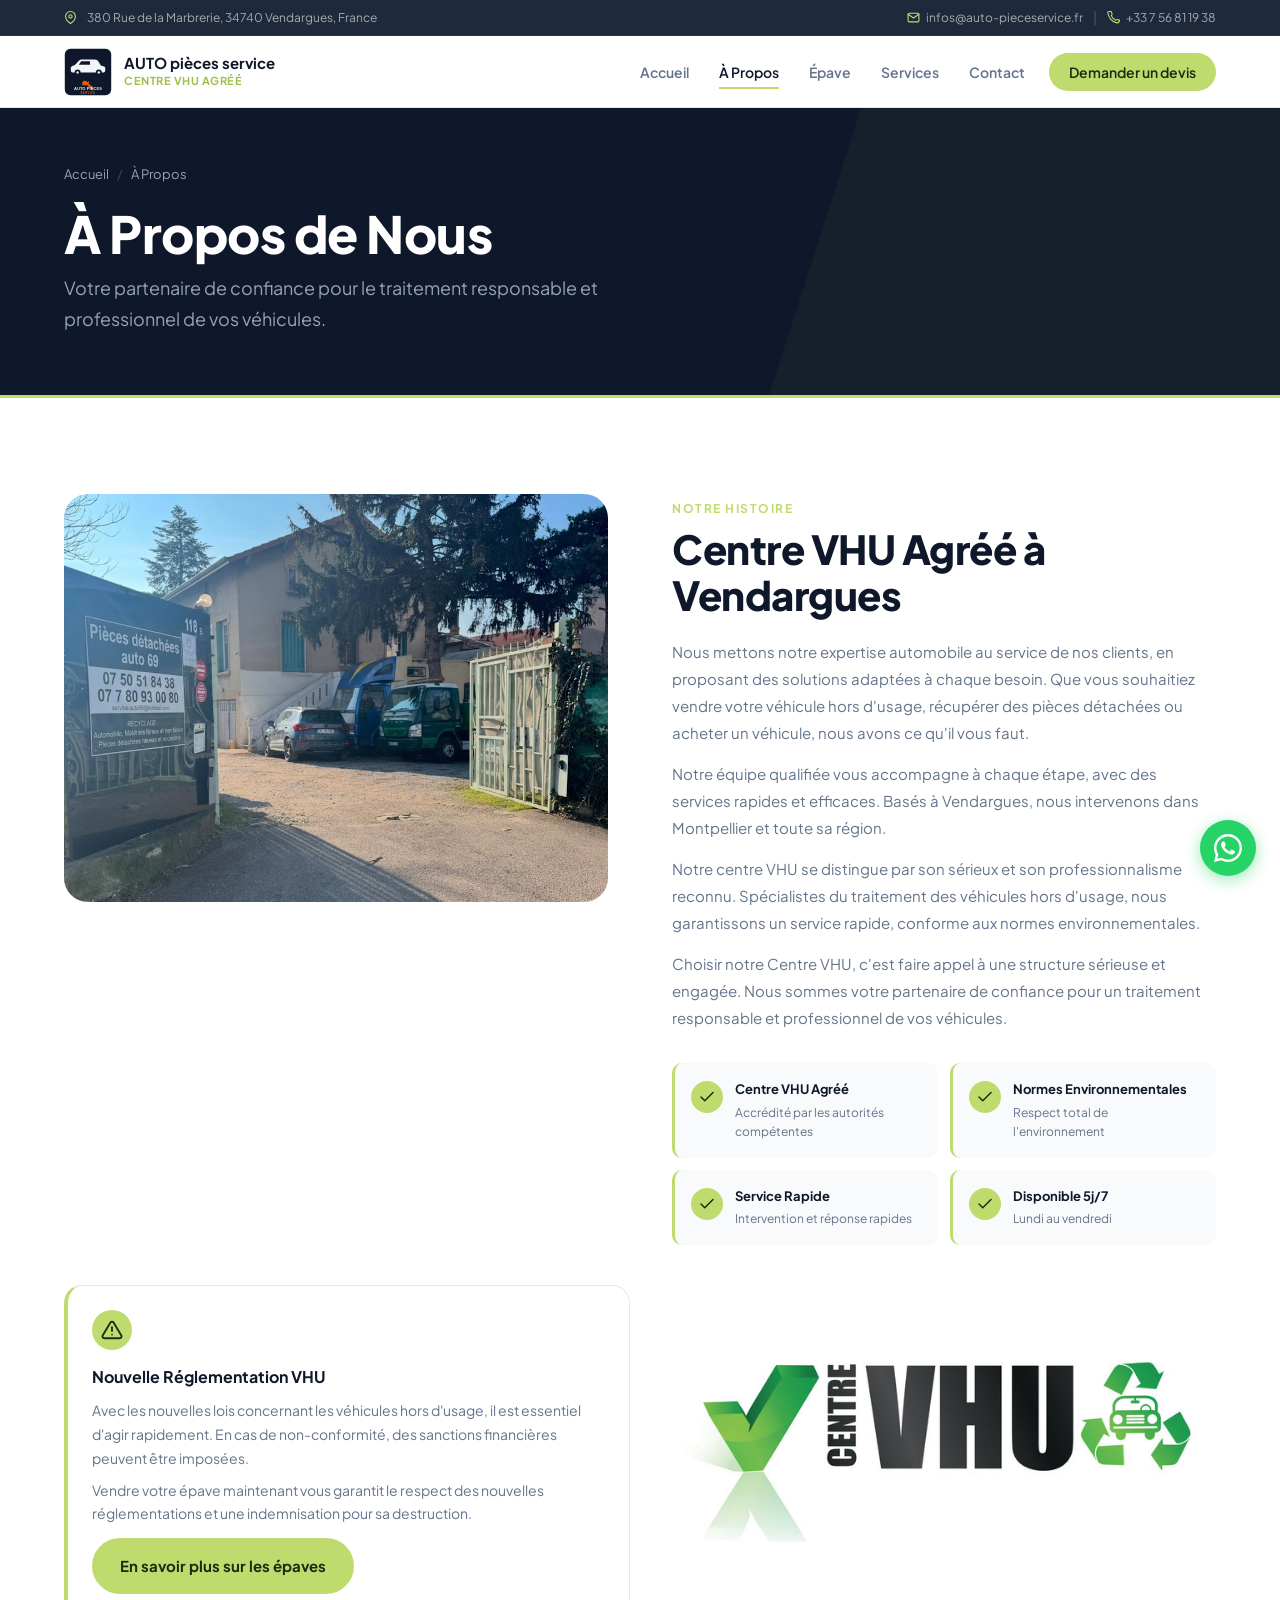
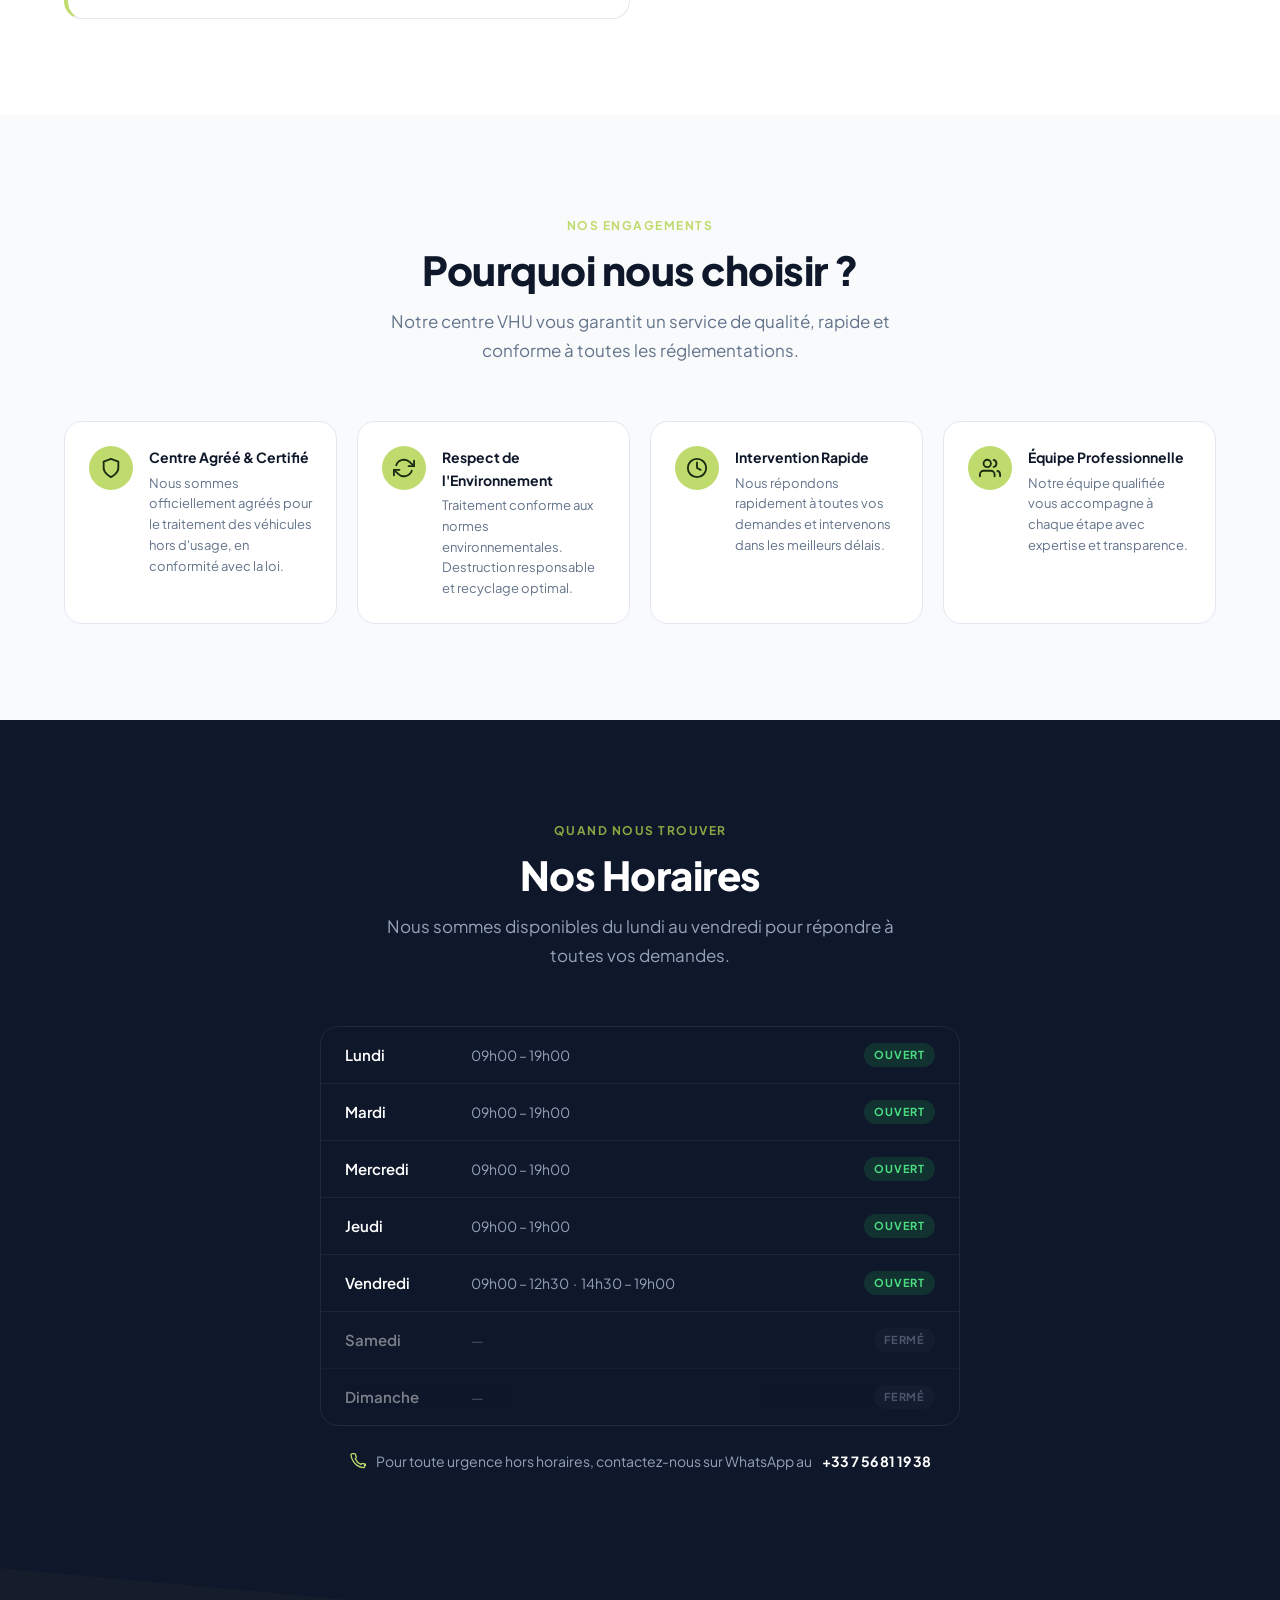
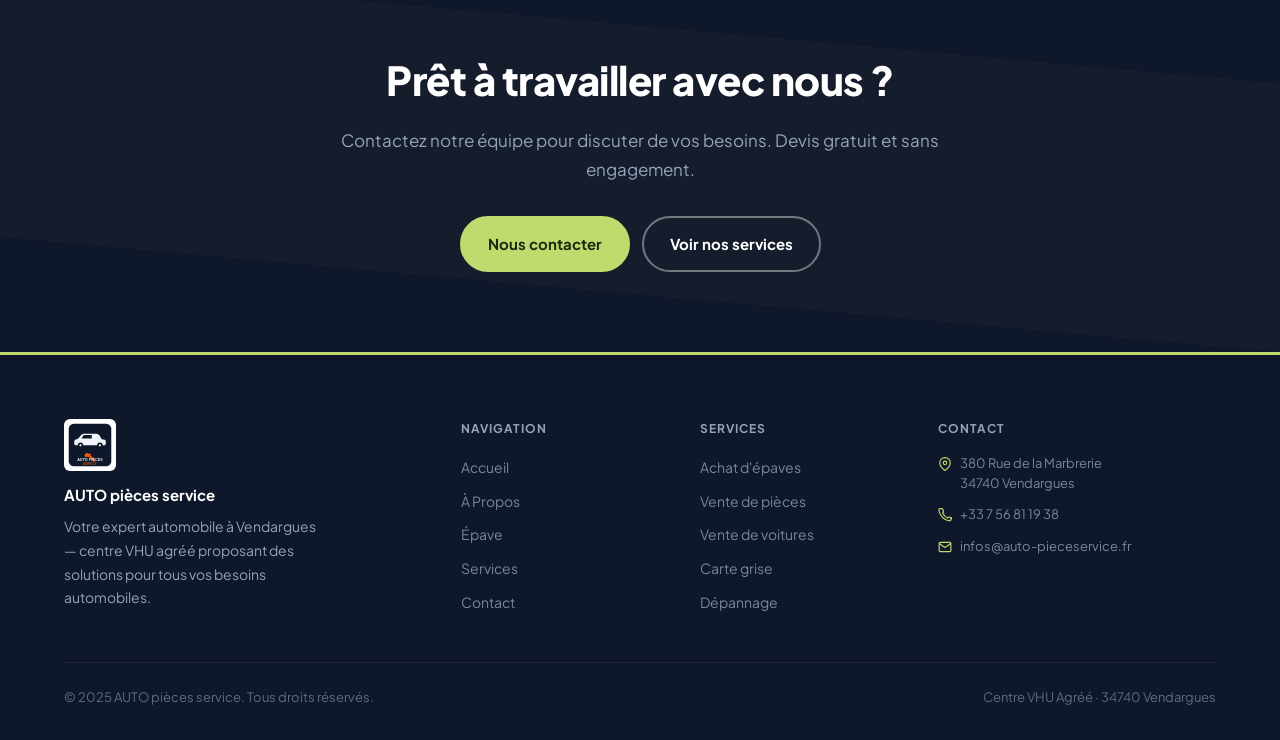
==== apropos.html @ 9c3c3b06 "Initial commit — site AUTO pièces service" ====
<!DOCTYPE html>
<html lang="fr">
<head>
  <meta charset="UTF-8">
  <link rel="icon" href="assets/logo.svg" type="image/png">
  <meta name="viewport" content="width=device-width, initial-scale=1.0">
  <meta name="description" content="À Propos — AUTO pièces service. Centre VHU agréé à Vendargues, spécialiste du traitement de véhicules hors d'usage à Vendargues.">
  <title>À Propos — AUTO pièces service</title>
  <link rel="preconnect" href="https://fonts.googleapis.com">
  <link rel="preconnect" href="https://fonts.gstatic.com" crossorigin>
  <link href="https://fonts.googleapis.com/css2?family=Plus+Jakarta+Sans:wght@400;500;600;700;800&display=swap" rel="stylesheet">
  <link rel="stylesheet" href="css/style.css">
</head>
<body>

  <!-- TOPBAR -->
  <div class="topbar">
    <div class="container">
      <div class="topbar__inner">
        <div class="topbar__left">
          <svg width="13" height="13" viewBox="0 0 24 24" fill="none" stroke="currentColor" stroke-width="2" stroke-linecap="round" stroke-linejoin="round"><path d="M21 10c0 7-9 13-9 13s-9-6-9-13a9 9 0 0 1 18 0z"/><circle cx="12" cy="10" r="3"/></svg>
          <span>380 Rue de la Marbrerie, 34740 Vendargues, France</span>
        </div>
        <div class="topbar__right">
          <a href="mailto:infos@auto-pieceservice.fr">
            <svg width="13" height="13" viewBox="0 0 24 24" fill="none" stroke="currentColor" stroke-width="2" stroke-linecap="round" stroke-linejoin="round"><path d="M4 4h16c1.1 0 2 .9 2 2v12c0 1.1-.9 2-2 2H4c-1.1 0-2-.9-2-2V6c0-1.1.9-2 2-2z"/><polyline points="22,6 12,13 2,6"/></svg>
            infos@auto-pieceservice.fr
          </a>
          <span class="topbar__sep">|</span>
          <a href="tel:+33756811938">
            <svg width="13" height="13" viewBox="0 0 24 24" fill="none" stroke="currentColor" stroke-width="2" stroke-linecap="round" stroke-linejoin="round"><path d="M22 16.92v3a2 2 0 0 1-2.18 2 19.79 19.79 0 0 1-8.63-3.07A19.5 19.5 0 0 1 4.64 12a19.79 19.79 0 0 1-3.07-8.67A2 2 0 0 1 3.55 1h3a2 2 0 0 1 2 1.72c.127.96.361 1.903.7 2.81a2 2 0 0 1-.45 2.11L7.91 8.59a16 16 0 0 0 8.5 8.5l.96-.87a2 2 0 0 1 2.11-.45c.907.339 1.85.573 2.81.7A2 2 0 0 1 24 18.54z"/></svg>
            +33 7 56 81 19 38
          </a>
        </div>
      </div>
    </div>
  </div>

  <!-- HEADER -->
  <header class="header" id="header">
    <div class="container">
      <div class="header__inner">
        <a href="/" class="header__logo">
          <img src="assets/logo.svg" alt="AUTO pièces service" class="logo__img">
          <div class="logo__info">
            <span class="logo__name">AUTO pièces service</span>
            <span class="logo__sub">Centre VHU Agréé</span>
          </div>
        </a>
        <nav class="nav" id="nav" aria-label="Navigation principale">
          <a href="/"    class="nav__link">Accueil</a>
          <a href="/apropos"  class="nav__link active">À Propos</a>
          <a href="/epave"    class="nav__link">Épave</a>
          <a href="/services" class="nav__link">Services</a>
          <a href="/contact"  class="nav__link">Contact</a>
          <button class="nav__link nav__cta" data-open-modal>Demander un devis</button>
        </nav>
        <button class="burger" id="burger" aria-label="Ouvrir le menu" aria-expanded="false">
          <span></span><span></span><span></span>
        </button>
      </div>
    </div>
  </header>

  <main>

    <!-- PAGE BANNER -->
    <section class="page-banner">
      <div class="container">
        <div class="page-banner__inner">
          <div class="breadcrumb">
            <a href="/">Accueil</a>
            <span class="breadcrumb__sep">/</span>
            <span>À Propos</span>
          </div>
          <h1>À Propos de Nous</h1>
          <p>Votre partenaire de confiance pour le traitement responsable et professionnel de vos véhicules.</p>
        </div>
      </div>
    </section>

    <!-- QUI SOMMES-NOUS -->
    <section class="section section--white">
      <div class="container">
        <div class="apropos__layout">
          <!-- Photo équipe / garage -->
          <div class="about-photo-wrap">
            <img src="assets/about-photo.jpg" loading="lazy" alt="Notre équipe — AUTO pièces service">
          </div>
          <div class="apropos__text">
            <div class="section-label">Notre histoire</div>
            <h2 class="section-title">Centre VHU Agréé à Vendargues</h2>
            <p>Nous mettons notre expertise automobile au service de nos clients, en proposant des solutions adaptées à chaque besoin. Que vous souhaitiez vendre votre véhicule hors d'usage, récupérer des pièces détachées ou acheter un véhicule, nous avons ce qu'il vous faut.</p>
            <p>Notre équipe qualifiée vous accompagne à chaque étape, avec des services rapides et efficaces. Basés à Vendargues, nous intervenons dans Montpellier et toute sa région.</p>
            <p>Notre centre VHU se distingue par son sérieux et son professionnalisme reconnu. Spécialistes du traitement des véhicules hors d'usage, nous garantissons un service rapide, conforme aux normes environnementales.</p>
            <p>Choisir notre Centre VHU, c'est faire appel à une structure sérieuse et engagée. Nous sommes votre partenaire de confiance pour un traitement responsable et professionnel de vos véhicules.</p>
            <div class="apropos__highlights" style="margin-top:32px">
              <div class="highlight">
                <div class="highlight__icon"><svg width="18" height="18" viewBox="0 0 24 24" fill="none" stroke="currentColor" stroke-width="2" stroke-linecap="round" stroke-linejoin="round"><polyline points="20 6 9 17 4 12"/></svg></div>
                <div><div class="highlight__title">Centre VHU Agréé</div><div class="highlight__text">Accrédité par les autorités compétentes</div></div>
              </div>
              <div class="highlight">
                <div class="highlight__icon"><svg width="18" height="18" viewBox="0 0 24 24" fill="none" stroke="currentColor" stroke-width="2" stroke-linecap="round" stroke-linejoin="round"><polyline points="20 6 9 17 4 12"/></svg></div>
                <div><div class="highlight__title">Normes Environnementales</div><div class="highlight__text">Respect total de l'environnement</div></div>
              </div>
              <div class="highlight">
                <div class="highlight__icon"><svg width="18" height="18" viewBox="0 0 24 24" fill="none" stroke="currentColor" stroke-width="2" stroke-linecap="round" stroke-linejoin="round"><polyline points="20 6 9 17 4 12"/></svg></div>
                <div><div class="highlight__title">Service Rapide</div><div class="highlight__text">Intervention et réponse rapides</div></div>
              </div>
              <div class="highlight">
                <div class="highlight__icon"><svg width="18" height="18" viewBox="0 0 24 24" fill="none" stroke="currentColor" stroke-width="2" stroke-linecap="round" stroke-linejoin="round"><polyline points="20 6 9 17 4 12"/></svg></div>
                <div><div class="highlight__title">Disponible 5j/7</div><div class="highlight__text">Lundi au vendredi</div></div>
              </div>
            </div>
          </div>
        </div>
        <!-- Notice cards en grid sous le layout principal -->
        <div class="notice-grid">
          <div class="notice-card notice-card--alert">
            <div class="notice-card__icon">
              <svg width="22" height="22" viewBox="0 0 24 24" fill="none" stroke="currentColor" stroke-width="2" stroke-linecap="round" stroke-linejoin="round"><path d="M10.29 3.86L1.82 18a2 2 0 0 0 1.71 3h16.94a2 2 0 0 0 1.71-3L13.71 3.86a2 2 0 0 0-3.42 0z"/><line x1="12" y1="9" x2="12" y2="13"/><line x1="12" y1="17" x2="12.01" y2="17"/></svg>
            </div>
            <h3>Nouvelle Réglementation VHU</h3>
            <p>Avec les nouvelles lois concernant les véhicules hors d'usage, il est essentiel d'agir rapidement. En cas de non-conformité, des sanctions financières peuvent être imposées.</p>
            <p>Vendre votre épave maintenant vous garantit le respect des nouvelles réglementations et une indemnisation pour sa destruction.</p>
            <a href="/epave" class="btn btn--primary" style="margin-top:12px">En savoir plus sur les épaves</a>
          </div>
          <div class="notice-img-wrap">
            <img src="assets/img-apropos.jpg" loading="lazy" alt="AUTO pièces service — Notre équipe">
          </div>
        </div>
      </div>
    </section>

    <!-- VALEURS -->
    <section class="section">
      <div class="container">
        <div class="section-header">
          <div class="section-label">Nos engagements</div>
          <h2 class="section-title">Pourquoi nous choisir ?</h2>
          <p class="section-desc">Notre centre VHU vous garantit un service de qualité, rapide et conforme à toutes les réglementations.</p>
        </div>
        <div class="info-grid">
          <div class="info-card">
            <div class="info-card__icon">
              <svg width="22" height="22" viewBox="0 0 24 24" fill="none" stroke="currentColor" stroke-width="2" stroke-linecap="round" stroke-linejoin="round"><path d="M12 22s8-4 8-10V5l-8-3-8 3v7c0 6 8 10 8 10z"/></svg>
            </div>
            <div>
              <div class="info-card__title">Centre Agréé &amp; Certifié</div>
              <div class="info-card__text">Nous sommes officiellement agréés pour le traitement des véhicules hors d'usage, en conformité avec la loi.</div>
            </div>
          </div>
          <div class="info-card">
            <div class="info-card__icon">
              <svg width="22" height="22" viewBox="0 0 24 24" fill="none" stroke="currentColor" stroke-width="2" stroke-linecap="round" stroke-linejoin="round"><polyline points="23 4 23 10 17 10"/><polyline points="1 20 1 14 7 14"/><path d="M3.51 9a9 9 0 0 1 14.85-3.36L23 10M1 14l4.64 4.36A9 9 0 0 0 20.49 15"/></svg>
            </div>
            <div>
              <div class="info-card__title">Respect de l'Environnement</div>
              <div class="info-card__text">Traitement conforme aux normes environnementales. Destruction responsable et recyclage optimal.</div>
            </div>
          </div>
          <div class="info-card">
            <div class="info-card__icon">
              <svg width="22" height="22" viewBox="0 0 24 24" fill="none" stroke="currentColor" stroke-width="2" stroke-linecap="round" stroke-linejoin="round"><circle cx="12" cy="12" r="10"/><polyline points="12 6 12 12 16 14"/></svg>
            </div>
            <div>
              <div class="info-card__title">Intervention Rapide</div>
              <div class="info-card__text">Nous répondons rapidement à toutes vos demandes et intervenons dans les meilleurs délais.</div>
            </div>
          </div>
          <div class="info-card">
            <div class="info-card__icon">
              <svg width="22" height="22" viewBox="0 0 24 24" fill="none" stroke="currentColor" stroke-width="2" stroke-linecap="round" stroke-linejoin="round"><path d="M17 21v-2a4 4 0 0 0-4-4H5a4 4 0 0 0-4 4v2"/><circle cx="9" cy="7" r="4"/><path d="M23 21v-2a4 4 0 0 0-3-3.87"/><path d="M16 3.13a4 4 0 0 1 0 7.75"/></svg>
            </div>
            <div>
              <div class="info-card__title">Équipe Professionnelle</div>
              <div class="info-card__text">Notre équipe qualifiée vous accompagne à chaque étape avec expertise et transparence.</div>
            </div>
          </div>
        </div>
      </div>
    </section>

    <!-- HORAIRES -->
    <section class="section section--dark">
      <div class="container">
        <div class="section-header">
          <div class="section-label section-label--light">Quand nous trouver</div>
          <h2 class="section-title section-title--light">Nos Horaires</h2>
          <p class="section-desc section-desc--light">Nous sommes disponibles du lundi au vendredi pour répondre à toutes vos demandes.</p>
        </div>
        <div class="horaires-grid">
          <div class="horaire-row">
            <span class="horaire-day">Lundi</span>
            <span class="horaire-hours">09h00 – 19h00</span>
            <span class="horaire-badge horaire-badge--open">Ouvert</span>
          </div>
          <div class="horaire-row">
            <span class="horaire-day">Mardi</span>
            <span class="horaire-hours">09h00 – 19h00</span>
            <span class="horaire-badge horaire-badge--open">Ouvert</span>
          </div>
          <div class="horaire-row">
            <span class="horaire-day">Mercredi</span>
            <span class="horaire-hours">09h00 – 19h00</span>
            <span class="horaire-badge horaire-badge--open">Ouvert</span>
          </div>
          <div class="horaire-row">
            <span class="horaire-day">Jeudi</span>
            <span class="horaire-hours">09h00 – 19h00</span>
            <span class="horaire-badge horaire-badge--open">Ouvert</span>
          </div>
          <div class="horaire-row">
            <span class="horaire-day">Vendredi</span>
            <span class="horaire-hours">09h00 – 12h30 &nbsp;·&nbsp; 14h30 – 19h00</span>
            <span class="horaire-badge horaire-badge--open">Ouvert</span>
          </div>
          <div class="horaire-row horaire-row--closed">
            <span class="horaire-day">Samedi</span>
            <span class="horaire-hours">—</span>
            <span class="horaire-badge horaire-badge--closed">Fermé</span>
          </div>
          <div class="horaire-row horaire-row--closed">
            <span class="horaire-day">Dimanche</span>
            <span class="horaire-hours">—</span>
            <span class="horaire-badge horaire-badge--closed">Fermé</span>
          </div>
        </div>
        <div class="horaires-note">
          <svg width="16" height="16" viewBox="0 0 24 24" fill="none" stroke="currentColor" stroke-width="2" stroke-linecap="round" stroke-linejoin="round"><path d="M22 16.92v3a2 2 0 0 1-2.18 2 19.79 19.79 0 0 1-8.63-3.07A19.5 19.5 0 0 1 4.64 12a19.79 19.79 0 0 1-3.07-8.67A2 2 0 0 1 3.55 1h3a2 2 0 0 1 2 1.72c.127.96.361 1.903.7 2.81a2 2 0 0 1-.45 2.11L7.91 8.59a16 16 0 0 0 8.5 8.5l.96-.87a2 2 0 0 1 2.11-.45c.907.339 1.85.573 2.81.7A2 2 0 0 1 24 18.54z"/></svg>
          Pour toute urgence hors horaires, contactez-nous sur WhatsApp au <strong>+33 7 56 81 19 38</strong>
        </div>
      </div>
    </section>

    <!-- CTA -->
    <section class="cta-banner">
      <div class="container">
        <div class="cta-banner__inner">
          <h2>Prêt à travailler avec nous ?</h2>
          <p>Contactez notre équipe pour discuter de vos besoins. Devis gratuit et sans engagement.</p>
          <div class="cta-banner__actions">
            <a href="/contact" class="btn btn--primary">Nous contacter</a>
            <a href="/services" class="btn btn--ghost">Voir nos services</a>
          </div>
        </div>
      </div>
    </section>

  </main>

  <!-- FOOTER -->
  <footer class="footer">
    <div class="container">
      <div class="footer__grid">
        <div class="footer__col footer__col--brand">
          <img src="assets/logo.svg" alt="" class="footer__logo-img" onerror="this.style.display='none'">
          <div style="color:#fff;font-size:15px;font-weight:700;margin-bottom:8px">AUTO pièces service</div>
          <p>Votre expert automobile à Vendargues — centre VHU agréé proposant des solutions pour tous vos besoins automobiles.</p>
        </div>
        <div class="footer__col">
          <div class="footer__col-title">Navigation</div>
          <ul class="footer__links">
            <li><a href="/"    class="footer__link">Accueil</a></li>
            <li><a href="/apropos"  class="footer__link">À Propos</a></li>
            <li><a href="/epave"    class="footer__link">Épave</a></li>
            <li><a href="/services" class="footer__link">Services</a></li>
            <li><a href="/contact"  class="footer__link">Contact</a></li>
          </ul>
        </div>
        <div class="footer__col">
          <div class="footer__col-title">Services</div>
          <ul class="footer__links">
            <li><a href="/services" class="footer__link">Achat d'épaves</a></li>
            <li><a href="/services" class="footer__link">Vente de pièces</a></li>
            <li><a href="/services" class="footer__link">Vente de voitures</a></li>
            <li><a href="/services" class="footer__link">Carte grise</a></li>
            <li><a href="/services" class="footer__link">Dépannage</a></li>
          </ul>
        </div>
        <div class="footer__col">
          <div class="footer__col-title">Contact</div>
          <div class="footer__contacts">
            <div class="footer__contact-item">
              <svg width="14" height="14" viewBox="0 0 24 24" fill="none" stroke="currentColor" stroke-width="2" stroke-linecap="round" stroke-linejoin="round"><path d="M21 10c0 7-9 13-9 13s-9-6-9-13a9 9 0 0 1 18 0z"/><circle cx="12" cy="10" r="3"/></svg>
              380 Rue de la Marbrerie<br>34740 Vendargues
            </div>
            <a href="tel:+33756811938" class="footer__contact-item">
              <svg width="14" height="14" viewBox="0 0 24 24" fill="none" stroke="currentColor" stroke-width="2" stroke-linecap="round" stroke-linejoin="round"><path d="M22 16.92v3a2 2 0 0 1-2.18 2 19.79 19.79 0 0 1-8.63-3.07A19.5 19.5 0 0 1 4.64 12a19.79 19.79 0 0 1-3.07-8.67A2 2 0 0 1 3.55 1h3a2 2 0 0 1 2 1.72c.127.96.361 1.903.7 2.81a2 2 0 0 1-.45 2.11L7.91 8.59a16 16 0 0 0 8.5 8.5l.96-.87a2 2 0 0 1 2.11-.45c.907.339 1.85.573 2.81.7A2 2 0 0 1 24 18.54z"/></svg>
              +33 7 56 81 19 38
            </a>
            <a href="mailto:infos@auto-pieceservice.fr" class="footer__contact-item">
              <svg width="14" height="14" viewBox="0 0 24 24" fill="none" stroke="currentColor" stroke-width="2" stroke-linecap="round" stroke-linejoin="round"><path d="M4 4h16c1.1 0 2 .9 2 2v12c0 1.1-.9 2-2 2H4c-1.1 0-2-.9-2-2V6c0-1.1.9-2 2-2z"/><polyline points="22,6 12,13 2,6"/></svg>
              infos@auto-pieceservice.fr
            </a>
          </div>
        </div>
      </div>
      <div class="footer__bottom">
        <span>&copy; 2025 AUTO pièces service. Tous droits réservés.</span>
        <span>Centre VHU Agréé · 34740 Vendargues</span>
      </div>
    </div>
  </footer>

  <a href="https://wa.me/33756811938?text=Bonjour%2C+je+voudrais+un+devis." class="whatsapp-fab" target="_blank" rel="noopener" aria-label="Contacter sur WhatsApp">
    <svg width="28" height="28" viewBox="0 0 24 24" fill="currentColor"><path d="M17.472 14.382c-.297-.149-1.758-.867-2.03-.967-.273-.099-.471-.148-.67.15-.197.297-.767.966-.94 1.164-.173.199-.347.223-.644.075-.297-.15-1.255-.463-2.39-1.475-.883-.788-1.48-1.761-1.653-2.059-.173-.297-.018-.458.13-.606.134-.133.298-.347.446-.52.149-.174.198-.298.298-.497.099-.198.05-.371-.025-.52-.075-.149-.669-1.612-.916-2.207-.242-.579-.487-.5-.669-.51-.173-.008-.371-.01-.57-.01-.198 0-.52.074-.792.372-.272.297-1.04 1.016-1.04 2.479 0 1.462 1.065 2.875 1.213 3.074.149.198 2.096 3.2 5.077 4.487.709.306 1.262.489 1.694.625.712.227 1.36.195 1.871.118.571-.085 1.758-.719 2.006-1.413.248-.694.248-1.289.173-1.413-.074-.124-.272-.198-.57-.347z"/><path d="M11.997 0C5.373 0 0 5.373 0 11.997c0 2.117.554 4.102 1.523 5.83L.057 23.943l6.266-1.445a11.94 11.94 0 0 0 5.674 1.443c6.624 0 11.997-5.373 11.997-11.997C23.994 5.373 18.621 0 11.997 0zm0 21.94a9.938 9.938 0 0 1-5.063-1.377l-.363-.215-3.722.858.891-3.621-.237-.372A9.929 9.929 0 0 1 2.06 12c0-5.483 4.457-9.94 9.94-9.94 5.482 0 9.94 4.457 9.94 9.94 0 5.482-4.458 9.94-9.943 9.94z"/></svg>
  </a>

  <!-- MODAL DEVIS -->
  <div class="modal-overlay" id="devisModal" role="dialog" aria-modal="true" aria-label="Demander un devis">
    <div class="modal">
      <button class="modal__close" id="closeModal" aria-label="Fermer la fenêtre">
        <svg width="20" height="20" viewBox="0 0 24 24" fill="none" stroke="currentColor" stroke-width="2.5" stroke-linecap="round" stroke-linejoin="round"><line x1="18" y1="6" x2="6" y2="18"/><line x1="6" y1="6" x2="18" y2="18"/></svg>
      </button>
      <div class="section-label">Devis gratuit</div>
      <h2 class="modal__title">Demander un devis</h2>
      <p class="modal__sub">Remplissez ce formulaire, nous vous répondons dans les plus brefs délais.</p>
      <form id="modalDevisForm" novalidate>
        <div class="form-row">
          <div class="form-group">
            <label class="form-label" for="m-nom">Nom <span>*</span></label>
            <input type="text" id="m-nom" name="nom" class="form-input" placeholder="Votre nom" required autocomplete="name">
          </div>
          <div class="form-group">
            <label class="form-label" for="m-tel">Téléphone <span>*</span></label>
            <input type="tel" id="m-tel" name="telephone" class="form-input" placeholder="+33 6 00 00 00 00" required autocomplete="tel">
          </div>
        </div>
        <div class="form-group">
          <label class="form-label" for="m-email">Email <span>*</span></label>
          <input type="email" id="m-email" name="email" class="form-input" placeholder="votre@email.fr" required autocomplete="email">
        </div>
        <div class="form-group">
          <label class="form-label" for="m-service">Service souhaité <span>*</span></label>
          <select id="m-service" name="service" class="form-select" required>
            <option value="">— Choisir un service —</option>
            <option value="Achat d'épaves">Achat d'épaves</option>
            <option value="Vente de pièces">Vente de pièces</option>
            <option value="Vente de voitures">Vente de voitures</option>
            <option value="Carte grise">Carte grise</option>
            <option value="Dépannage">Dépannage</option>
            <option value="Destruction automobile">Destruction automobile</option>
            <option value="Autre">Autre</option>
          </select>
        </div>
        <div class="form-group">
          <label class="form-label" for="m-message">Message <span>*</span></label>
          <textarea id="m-message" name="message" class="form-textarea" placeholder="Décrivez votre demande…" rows="3" required style="min-height:90px"></textarea>
        </div>
        <input type="text" name="website" style="display:none" tabindex="-1" autocomplete="off">
        <button type="submit" class="form-submit" id="modalSubmitBtn">
          <span class="btn-text">
            <svg width="18" height="18" viewBox="0 0 24 24" fill="none" stroke="currentColor" stroke-width="2" stroke-linecap="round" stroke-linejoin="round"><line x1="22" y1="2" x2="11" y2="13"/><polygon points="22 2 15 22 11 13 2 9 22 2"/></svg>
            Envoyer ma demande
          </span>
          <span class="btn-loader" style="display:none">
            <svg class="spinner" width="18" height="18" viewBox="0 0 24 24" fill="none" stroke="currentColor" stroke-width="2" stroke-linecap="round" stroke-linejoin="round"><path d="M21 12a9 9 0 1 1-6.219-8.56"/></svg>
            Envoi en cours…
          </span>
        </button>
        <div id="modalFormMsg" class="form-message"></div>
      </form>
    </div>
  </div>
  <script src="js/main.js"></script>
</body>
</html>
---- css/style.css ----
/* ================================================================
   AUTO PIÈCES SERVICE — Stylesheet
   Design : moderne, flat, sans dégradés
   Palette : #BFDB6D (vert anis) · #0F172A (dark) · #FFFFFF (blanc)
================================================================ */

/* ----------------------------------------------------------------
   1. VARIABLES
---------------------------------------------------------------- */
:root {
  --primary:       #BFDB6D;
  --primary-dark:  #9FBF48;
  --primary-light: rgba(191, 219, 109, 0.18);
  --on-primary:    #1A2B12;
  --dark:          #0F172A;
  --dark-2:        #1E293B;
  --gray:          #64748B;
  --gray-light:    #94A3B8;
  --border:        #E2E8F0;
  --light:         #F8FAFC;
  --white:         #FFFFFF;
  --wa:            #25D366;
  --yellow:        #F59E0B;

  --font: 'Plus Jakarta Sans', -apple-system, BlinkMacSystemFont, 'Segoe UI', sans-serif;

  --radius-sm: 6px;
  --radius:    10px;
  --radius-lg: 18px;
  --radius-xl: 24px;
  --radius-pill: 100px;

  --shadow-sm: 0 1px 2px rgba(15,23,42,0.06);
  --shadow:    0 2px 8px rgba(15,23,42,0.08);
  --shadow-md: 0 8px 20px rgba(15,23,42,0.10);
  --shadow-lg: 0 18px 40px rgba(15,23,42,0.14);

  --ease: 200ms ease;

  --topbar-h:  36px;
  --nav-h:     72px;
  --header-h:  calc(var(--topbar-h) + var(--nav-h)); /* 108px total */
  --container: 1200px;
}

/* ----------------------------------------------------------------
   2. RESET & BASE
---------------------------------------------------------------- */
*, *::before, *::after { box-sizing: border-box; margin: 0; padding: 0; }

html {
  scroll-behavior: smooth;
  scroll-padding-top: var(--header-h);
  -webkit-text-size-adjust: 100%;
}

body {
  font-family: var(--font);
  font-size: 16px;
  line-height: 1.6;
  color: var(--dark);
  background: var(--white);
  -webkit-font-smoothing: antialiased;
}

img, svg { display: block; max-width: 100%; }
a        { color: inherit; text-decoration: none; }
button   { cursor: pointer; border: none; background: none; font-family: inherit; font-size: inherit; }
ul, ol   { list-style: none; }
input, select, textarea, button { font-family: inherit; }

/* ----------------------------------------------------------------
   3. CONTAINER
---------------------------------------------------------------- */
.container {
  width: 100%;
  max-width: var(--container);
  margin: 0 auto;
  padding: 0 24px;
}

/* ----------------------------------------------------------------
   4. BUTTONS
---------------------------------------------------------------- */
.btn {
  display: inline-flex;
  align-items: center;
  gap: 8px;
  padding: 14px 26px;
  border-radius: var(--radius-pill);
  font-size: 15px;
  font-weight: 700;
  white-space: nowrap;
  transition: background var(--ease), color var(--ease),
              border-color var(--ease), box-shadow var(--ease);
  border: 2px solid transparent;
}

.btn--primary {
  background: var(--primary);
  color: var(--on-primary);
  border-color: var(--primary);
}
.btn--primary:hover {
  background: var(--primary-dark);
  border-color: var(--primary-dark);
  box-shadow: 0 6px 16px rgba(191, 219, 109, 0.4);
}

.btn--ghost {
  background: transparent;
  color: var(--white);
  border-color: rgba(255, 255, 255, 0.4);
}
.btn--ghost:hover {
  background: var(--primary);
  color: var(--on-primary);
  border-color: var(--primary);
}

.btn--outline {
  background: transparent;
  color: var(--dark);
  border-color: var(--dark);
}
.btn--outline:hover {
  background: var(--primary);
  color: var(--on-primary);
  border-color: var(--primary);
}

.btn--dark {
  background: var(--dark);
  color: var(--white);
  border-color: var(--dark);
}
.btn--dark:hover { background: var(--primary); color: var(--on-primary); border-color: var(--primary); }

.btn--full { width: 100%; justify-content: center; }

/* ----------------------------------------------------------------
   5. TOPBAR
---------------------------------------------------------------- */
.topbar {
  position: fixed;
  top: 0; left: 0; right: 0;
  z-index: 101;
  height: var(--topbar-h);
  background: var(--dark-2);
  border-bottom: 1px solid rgba(255,255,255,0.06);
  display: flex;
  align-items: center;
}

.topbar__inner {
  display: flex;
  align-items: center;
  justify-content: space-between;
  height: 100%;
  gap: 16px;
}

.topbar__left,
.topbar__right {
  display: flex;
  align-items: center;
  gap: 10px;
  font-size: 12px;
  color: rgba(255,255,255,0.6);
}

.topbar__left svg,
.topbar__right svg { flex-shrink: 0; color: var(--primary); }

.topbar__right a {
  display: flex;
  align-items: center;
  gap: 6px;
  color: rgba(255,255,255,0.6);
  transition: color var(--ease);
  font-size: 12px;
}
.topbar__right a:hover { color: var(--white); }

.topbar__sep {
  color: rgba(255,255,255,0.2);
  font-size: 14px;
}

/* ----------------------------------------------------------------
   6. HEADER
---------------------------------------------------------------- */
.header {
  position: fixed;
  top: var(--topbar-h);
  left: 0; right: 0;
  z-index: 100;
  height: var(--nav-h);
  background: var(--white);
  border-bottom: 1px solid var(--border);
  transition: box-shadow var(--ease);
}
.header.scrolled { box-shadow: var(--shadow-md); }

.header__inner {
  display: flex;
  align-items: center;
  height: var(--nav-h);
  gap: 24px;
}

/* Logo */
.header__logo {
  display: flex;
  align-items: center;
  gap: 12px;
  flex-shrink: 0;
}

.logo__img {
  width: 48px;
  height: 48px;
  object-fit: contain;
  border-radius: var(--radius-sm);
  mix-blend-mode: multiply;
  flex-shrink: 0;
}

.logo__info { display: flex; flex-direction: column; }

.logo__name {
  font-size: 15px;
  font-weight: 700;
  color: var(--dark);
  line-height: 1.2;
}
.logo__sub {
  font-size: 11px;
  font-weight: 700;
  color: var(--primary-dark);
  text-transform: uppercase;
  letter-spacing: 0.5px;
}

/* Nav */
.nav {
  display: flex;
  align-items: center;
  gap: 2px;
  margin-left: auto;
}

.nav__link {
  position: relative;
  padding: 8px 14px;
  font-size: 14px;
  font-weight: 600;
  color: var(--gray);
  transition: color var(--ease);
}
.nav__link::after {
  content: '';
  position: absolute;
  left: 14px; right: 14px; bottom: 2px;
  height: 2px;
  background: var(--primary);
  transform: scaleX(0);
  transform-origin: left;
  transition: transform var(--ease);
}
.nav__link:hover,
.nav__link.active {
  color: var(--dark);
}
.nav__link:hover::after,
.nav__link.active::after { transform: scaleX(1); }

.nav__cta {
  background: var(--primary) !important;
  color: var(--on-primary) !important;
  margin-left: 8px;
  padding: 10px 20px;
  border-radius: var(--radius-pill);
}
.nav__cta::after { display: none; }
.nav__cta:hover { background: var(--primary-dark) !important; }
.nav__cta.active { background: var(--primary-dark) !important; }

/* Burger */
.burger {
  display: none;
  flex-direction: column;
  justify-content: center;
  gap: 5px;
  width: 40px;
  height: 40px;
  padding: 8px;
  margin-left: auto;
  border-radius: var(--radius-sm);
  transition: background var(--ease);
}
.burger:hover { background: var(--light); }
.burger span {
  display: block;
  width: 22px; height: 2px;
  background: var(--dark);
  border-radius: 2px;
  transition: transform var(--ease), opacity var(--ease);
  transform-origin: center;
}
.burger.open span:nth-child(1) { transform: translateY(7px) rotate(45deg); }
.burger.open span:nth-child(2) { opacity: 0; transform: scaleX(0); }
.burger.open span:nth-child(3) { transform: translateY(-7px) rotate(-45deg); }

/* ----------------------------------------------------------------
   7. HERO (page Accueil)
---------------------------------------------------------------- */
.hero {
  min-height: 100vh;
  background: var(--dark);
  display: flex;
  align-items: center;
  padding-top: var(--header-h);
  position: relative;
  overflow: hidden;
}

/* Logo en filigrane derrière le contenu */
.hero__bg-logo {
  position: absolute;
  inset: 0;
  background-image: url('../assets/logo.svg');
  background-repeat: no-repeat;
  background-position: right 8% center;
  background-size: 38% auto;
  filter: invert(1);
  opacity: 0.07;
  pointer-events: none;
  z-index: 0;
}

.hero::before {
  content: '';
  position: absolute;
  top: 0; right: 0;
  width: 45%; height: 100%;
  background: var(--primary);
  opacity: 0.04;
  clip-path: polygon(20% 0, 100% 0, 100% 100%, 0 100%);
  pointer-events: none;
  z-index: 0;
}
.hero::after {
  content: '';
  position: absolute;
  bottom: 0; left: 0; right: 0;
  height: 2px;
  background: var(--primary);
  opacity: 0.5;
  z-index: 1;
}

.hero__layout {
  display: grid;
  grid-template-columns: 1fr 400px;
  gap: 64px;
  align-items: center;
  padding: 80px 0;
  position: relative;
  z-index: 2;
}

.hero__badge {
  display: inline-flex;
  align-items: center;
  gap: 8px;
  padding: 7px 16px 7px 12px;
  background: rgba(255,255,255,0.06);
  border-left: 3px solid var(--primary);
  border-radius: var(--radius-sm);
  font-size: 12px;
  font-weight: 700;
  text-transform: uppercase;
  letter-spacing: 0.6px;
  color: var(--white);
  margin-bottom: 24px;
}
.hero__badge svg { color: var(--primary); }

.hero__title {
  font-size: clamp(36px, 5.5vw, 68px);
  font-weight: 800;
  color: var(--white);
  line-height: 1.05;
  letter-spacing: -1.5px;
  margin-bottom: 20px;
}

.hero__desc {
  font-size: 18px;
  color: var(--gray-light);
  line-height: 1.7;
  margin-bottom: 36px;
  max-width: 540px;
}

.hero__actions {
  display: flex;
  flex-wrap: wrap;
  gap: 12px;
  margin-bottom: 40px;
}

.hero__meta {
  display: flex;
  flex-direction: column;
  gap: 10px;
  padding-top: 32px;
  border-top: 1px solid rgba(255,255,255,0.08);
}
.hero__meta-item {
  display: flex;
  align-items: center;
  gap: 10px;
  font-size: 14px;
  color: var(--gray-light);
}
.hero__meta-item svg { flex-shrink: 0; color: var(--primary); }

/* Contact card in hero */
.hero__card {
  background: var(--white);
  border-radius: var(--radius-xl);
  padding: 28px;
  box-shadow: var(--shadow-lg);
}
.hero__card-label {
  font-size: 11px;
  font-weight: 700;
  text-transform: uppercase;
  letter-spacing: 1.2px;
  color: var(--gray);
  margin-bottom: 20px;
}
.hero__card-items {
  display: flex;
  flex-direction: column;
  gap: 4px;
  margin-bottom: 24px;
}
.hero__card-item {
  display: flex;
  align-items: center;
  gap: 12px;
  padding: 12px;
  border-radius: var(--radius);
  transition: background var(--ease);
  color: var(--dark);
}
.hero__card-item:hover { background: var(--light); }
.hero__card-item--addr:hover { background: transparent; cursor: default; }

.hero__card-icon {
  width: 40px; height: 40px;
  background: var(--primary);
  color: var(--on-primary);
  border-radius: 50%;
  display: flex; align-items: center; justify-content: center;
  flex-shrink: 0;
}
.hero__card-icon--wa { background: rgba(37,211,102,0.1); color: var(--wa); }

.hero__card-label-sm {
  font-size: 11px; color: var(--gray); margin-bottom: 2px; font-weight: 500;
}
.hero__card-value {
  font-size: 14px; font-weight: 600; color: var(--dark); line-height: 1.4;
}

/* ----------------------------------------------------------------
   8. PAGE BANNER (pages internes)
---------------------------------------------------------------- */
.page-banner {
  background: var(--dark);
  padding-top: calc(var(--header-h) + 56px);
  padding-bottom: 64px;
  position: relative;
  overflow: hidden;
}

.page-banner::before {
  content: '';
  position: absolute;
  top: 0; right: 0;
  width: 40%; height: 100%;
  background: var(--primary);
  opacity: 0.04;
  clip-path: polygon(25% 0, 100% 0, 100% 100%, 0 100%);
}
.page-banner::after {
  content: '';
  position: absolute;
  bottom: 0; left: 0; right: 0;
  height: 3px;
  background: var(--primary);
}

.page-banner__inner {
  position: relative;
  z-index: 1;
}

.breadcrumb {
  display: flex;
  align-items: center;
  gap: 8px;
  font-size: 13px;
  color: var(--gray-light);
  margin-bottom: 20px;
}
.breadcrumb a { transition: color var(--ease); }
.breadcrumb a:hover { color: var(--white); }
.breadcrumb__sep { color: rgba(255,255,255,0.2); }

.page-banner h1 {
  font-size: clamp(32px, 4vw, 56px);
  font-weight: 800;
  color: var(--white);
  letter-spacing: -0.5px;
  margin-bottom: 12px;
  line-height: 1.1;
}
.page-banner p {
  font-size: 18px;
  color: var(--gray-light);
  max-width: 600px;
  line-height: 1.7;
}

/* ----------------------------------------------------------------
   9. SECTIONS COMMON
---------------------------------------------------------------- */
.section { padding: 96px 0; background: var(--light); }
.section--white { background: var(--white); }
.section--dark  { background: var(--dark); }
.section--tight { padding: 64px 0; }

.section-header { text-align: center; margin-bottom: 56px; }

.section-label {
  display: inline-block;
  font-size: 12px; font-weight: 700;
  text-transform: uppercase; letter-spacing: 1.5px;
  color: var(--primary); margin-bottom: 12px;
}
.section-label--light { color: rgba(159, 191, 72, 0.85); }

.section-title {
  font-size: clamp(26px, 3.5vw, 40px);
  font-weight: 800; color: var(--dark);
  letter-spacing: -0.5px; line-height: 1.15; margin-bottom: 14px;
}
.section-title--light { color: var(--white); }

.section-desc {
  font-size: 17px; color: var(--gray);
  max-width: 520px; margin: 0 auto; line-height: 1.7;
}
.section-desc--light { color: var(--gray-light); }

/* ----------------------------------------------------------------
   10. SERVICES GRID
---------------------------------------------------------------- */
.services-grid {
  display: grid;
  grid-template-columns: repeat(3, 1fr);
  gap: 20px;
}
.services-grid--2 { grid-template-columns: repeat(2, 1fr); }

.service-card {
  background: var(--white);
  border: 1px solid var(--border);
  border-top: 3px solid var(--dark);
  border-radius: var(--radius-lg);
  padding: 28px;
  transition: border-top-color var(--ease), box-shadow var(--ease);
}
.service-card:hover {
  border-top-color: var(--primary);
  box-shadow: var(--shadow-md);
}
.service-card__icon {
  width: 52px; height: 52px;
  background: var(--primary); color: var(--on-primary);
  border-radius: 50%;
  display: flex; align-items: center; justify-content: center;
  margin-bottom: 18px;
  transition: background var(--ease);
}
.service-card:hover .service-card__icon { background: var(--primary-dark); }
.service-card__title { font-size: 17px; font-weight: 700; color: var(--dark); margin-bottom: 10px; }
.service-card__desc  { font-size: 14px; color: var(--gray); line-height: 1.7; }

/* ----------------------------------------------------------------
   11. À PROPOS
---------------------------------------------------------------- */
.apropos__layout {
  display: grid;
  grid-template-columns: 1fr 1fr;
  gap: 64px;
  align-items: start;
}
.apropos__text .section-label,
.apropos__text .section-title { text-align: left; margin-bottom: 8px; }
.apropos__text .section-title { margin-bottom: 20px; }
.apropos__text p { color: var(--gray); line-height: 1.8; margin-bottom: 14px; font-size: 15px; }

.apropos__highlights {
  display: grid;
  grid-template-columns: 1fr 1fr;
  gap: 12px;
  margin-top: 28px;
}
.highlight {
  display: flex; align-items: flex-start; gap: 12px;
  padding: 16px; background: var(--light);
  border-radius: var(--radius); border-left: 3px solid var(--primary);
}
.highlight__icon {
  width: 32px; height: 32px;
  background: var(--primary); color: var(--on-primary);
  border-radius: 50%;
  display: flex; align-items: center; justify-content: center;
  flex-shrink: 0; margin-top: 2px;
}
.highlight__title { font-size: 13px; font-weight: 700; color: var(--dark); margin-bottom: 3px; }
.highlight__text  { font-size: 12px; color: var(--gray); }

/* Notice cards */
.apropos__notice { display: flex; flex-direction: column; gap: 20px; }

.notice-card { border-radius: var(--radius-lg); padding: 24px; }
.notice-card--alert {
  background: var(--white);
  border: 1px solid var(--border);
  border-left: 4px solid var(--primary);
}
.notice-card--info {
  background: #FFFBF0;
  border: 1px solid #FDE68A;
  border-left: 4px solid var(--yellow);
}
.notice-card__icon {
  width: 40px; height: 40px;
  border-radius: var(--radius);
  display: flex; align-items: center; justify-content: center;
  margin-bottom: 14px;
}
.notice-card--alert .notice-card__icon { background: var(--primary); color: var(--on-primary); border-radius: 50%; }
.notice-card--info  .notice-card__icon { background: rgba(245,158,11,0.1); color: #B45309; }
.notice-card h3 { font-size: 16px; font-weight: 700; color: var(--dark); margin-bottom: 10px; }
.notice-card p  { font-size: 14px; color: var(--gray); line-height: 1.7; margin-bottom: 8px; }
.notice-card p:last-of-type { margin-bottom: 0; }

/* ----------------------------------------------------------------
   12. ÉPAVE — STEPS
---------------------------------------------------------------- */
.steps-grid {
  display: grid;
  grid-template-columns: repeat(3, 1fr);
  gap: 24px;
  position: relative;
}
/* Connecteur horizontal entre les étapes */
.steps-grid::before {
  content: '';
  position: absolute;
  top: 36px; left: calc(33.33% - 12px); right: calc(33.33% - 12px);
  height: 2px;
  background: var(--border);
  z-index: 0;
}

.step-card {
  background: var(--white);
  border: 1px solid var(--border);
  border-radius: var(--radius-lg);
  padding: 28px 24px;
  text-align: center;
  position: relative;
  z-index: 1;
  transition: border-color var(--ease), box-shadow var(--ease);
}
.step-card:hover { border-color: var(--primary); box-shadow: var(--shadow-md); }

.step-card__number {
  width: 48px; height: 48px;
  background: var(--primary);
  color: var(--on-primary);
  border-radius: var(--radius);
  display: flex; align-items: center; justify-content: center;
  font-size: 20px; font-weight: 800;
  margin: 0 auto 20px;
  transition: background var(--ease);
}
.step-card:hover .step-card__number { background: var(--primary-dark); }
.step-card__title { font-size: 16px; font-weight: 700; color: var(--dark); margin-bottom: 10px; }
.step-card__desc  { font-size: 14px; color: var(--gray); line-height: 1.7; }

/* Épave hero info band */
.epave-hero-band {
  display: flex;
  align-items: center;
  gap: 12px;
  padding: 14px 24px;
  background: rgba(191, 219, 109, 0.18);
  border: 1px solid rgba(191, 219, 109, 0.35);
  border-radius: var(--radius);
  margin-top: 24px;
  width: fit-content;
  font-size: 15px;
  font-weight: 600;
  color: var(--white);
  font-style: italic;
}
.epave-hero-band svg { flex-shrink: 0; color: var(--primary); }

/* Épave full content section */
.epave-content {
  display: grid;
  grid-template-columns: 1fr 1fr;
  gap: 48px;
  align-items: start;
}
.epave-text p {
  font-size: 15px; color: var(--gray); line-height: 1.8; margin-bottom: 16px;
}
.epave-text p:last-child { margin-bottom: 0; }

.epave-aside {
  position: sticky;
  top: calc(var(--header-h) + 24px);
}

/* Avantages / checklist */
.check-list { display: flex; flex-direction: column; gap: 10px; margin-top: 20px; }
.check-item {
  display: flex; align-items: flex-start; gap: 10px;
  font-size: 14px; color: var(--gray); line-height: 1.5;
}
.check-item__icon {
  width: 22px; height: 22px;
  background: rgba(34,197,94,0.12);
  color: #16A34A;
  border-radius: 50%;
  display: flex; align-items: center; justify-content: center;
  flex-shrink: 0; margin-top: 1px;
}

/* ----------------------------------------------------------------
   13. CTA BANNER
---------------------------------------------------------------- */
.cta-banner {
  padding: 80px 0;
  background: var(--dark);
  text-align: center;
  position: relative;
  overflow: hidden;
}
.cta-banner::before {
  content: '';
  position: absolute;
  inset: 0;
  background: var(--primary);
  opacity: 0.03;
  clip-path: polygon(0 0, 100% 30%, 100% 100%, 0 70%);
}
.cta-banner__inner { position: relative; z-index: 1; max-width: 640px; margin: 0 auto; }
.cta-banner h2 { font-size: clamp(24px,3.5vw,40px); font-weight: 800; color: var(--white); margin-bottom: 14px; letter-spacing: -0.5px; }
.cta-banner p  { font-size: 17px; color: var(--gray-light); margin-bottom: 32px; line-height: 1.7; }
.cta-banner__actions { display: flex; justify-content: center; flex-wrap: wrap; gap: 12px; }

/* ----------------------------------------------------------------
   14. INFO CARDS (about page, etc.)
---------------------------------------------------------------- */
.info-grid {
  display: grid;
  grid-template-columns: repeat(auto-fit, minmax(220px, 1fr));
  gap: 20px;
}

.info-card {
  background: var(--white);
  border: 1px solid var(--border);
  border-radius: var(--radius-lg);
  padding: 24px;
  display: flex; align-items: flex-start; gap: 16px;
}
.info-card__icon {
  width: 44px; height: 44px;
  background: var(--primary); color: var(--on-primary);
  border-radius: 50%;
  display: flex; align-items: center; justify-content: center;
  flex-shrink: 0;
}
.info-card__title { font-size: 14px; font-weight: 700; color: var(--dark); margin-bottom: 4px; }
.info-card__text  { font-size: 13px; color: var(--gray); line-height: 1.6; }

/* ----------------------------------------------------------------
   15. HORAIRES (page À Propos)
---------------------------------------------------------------- */
.horaires-grid {
  max-width: 640px;
  margin: 0 auto;
  border: 1px solid rgba(255,255,255,0.08);
  border-radius: var(--radius-lg);
  overflow: hidden;
}
.horaire-row {
  display: flex; align-items: center; gap: 16px;
  padding: 16px 24px;
  border-bottom: 1px solid rgba(255,255,255,0.06);
  transition: background var(--ease);
}
.horaire-row:hover { background: rgba(255,255,255,0.03); }
.horaire-row:last-child { border-bottom: none; }
.horaire-row--closed { opacity: 0.45; }

.horaire-day { font-size: 15px; font-weight: 600; color: var(--white); min-width: 110px; }
.horaire-hours { font-size: 14px; color: var(--gray-light); flex: 1; }

.horaire-badge {
  font-size: 11px; font-weight: 700;
  text-transform: uppercase; letter-spacing: 0.8px;
  padding: 3px 10px; border-radius: 100px;
}
.horaire-badge--open   { background: rgba(34,197,94,0.15);  color: #4ADE80; }
.horaire-badge--closed { background: rgba(148,163,184,0.1); color: var(--gray-light); }

.horaires-note {
  display: flex; align-items: center; gap: 10px; justify-content: center;
  margin-top: 24px; font-size: 14px; color: var(--gray-light);
}
.horaires-note svg   { flex-shrink: 0; color: var(--primary); }
.horaires-note strong { color: var(--white); }

/* ----------------------------------------------------------------
   16. DEVIS FORM
---------------------------------------------------------------- */
.devis__layout {
  display: grid;
  grid-template-columns: 300px 1fr;
  gap: 48px;
  align-items: start;
}
.devis__info { position: sticky; top: calc(var(--header-h) + 24px); }
.devis__info .section-label,
.devis__info .section-title { text-align: left; margin-bottom: 8px; }
.devis__info .section-title { margin-bottom: 14px; }

.devis__desc { font-size: 15px; color: var(--gray); line-height: 1.7; margin-bottom: 28px; }

.devis__contacts { display: flex; flex-direction: column; gap: 4px; }
.devis__contact {
  display: flex; align-items: center; gap: 12px;
  padding: 12px; border-radius: var(--radius);
  transition: background var(--ease);
}
.devis__contact:hover { background: var(--light); }

.devis__contact-icon {
  width: 38px; height: 38px;
  background: var(--primary); color: var(--on-primary);
  border-radius: 50%;
  display: flex; align-items: center; justify-content: center;
  flex-shrink: 0;
}
.devis__contact-icon--wa { background: rgba(37,211,102,0.1); color: var(--wa); }
.devis__contact-label { font-size: 11px; color: var(--gray); font-weight: 500; margin-bottom: 2px; }
.devis__contact-value { font-size: 14px; font-weight: 600; color: var(--dark); }

/* Form card */
.form-card {
  background: var(--white);
  border: 1px solid var(--border);
  border-radius: var(--radius-xl);
  padding: 40px;
  box-shadow: var(--shadow-sm);
}
.form-row { display: grid; grid-template-columns: 1fr 1fr; gap: 20px; }
.form-group { margin-bottom: 22px; }

.form-label { display: block; font-size: 14px; font-weight: 600; color: var(--dark); margin-bottom: 8px; }
.form-label span { color: var(--primary); }

.form-input, .form-select, .form-textarea {
  width: 100%;
  padding: 11px 14px;
  border: 1.5px solid var(--border);
  border-radius: var(--radius);
  font-size: 15px; color: var(--dark); background: var(--white);
  outline: none;
  transition: border-color var(--ease), box-shadow var(--ease);
  appearance: none; -webkit-appearance: none;
}
.form-input::placeholder, .form-textarea::placeholder { color: var(--gray-light); }
.form-input:focus, .form-select:focus, .form-textarea:focus {
  border-color: var(--primary);
  box-shadow: 0 0 0 3px rgba(191, 219, 109, 0.18);
}
.form-input.invalid, .form-select.invalid, .form-textarea.invalid {
  border-color: #EF4444;
  box-shadow: 0 0 0 3px rgba(239,68,68,0.08);
}
.form-select {
  background-image: url("data:image/svg+xml,%3Csvg xmlns='http://www.w3.org/2000/svg' width='12' height='8' viewBox='0 0 12 8'%3E%3Cpath fill='%2364748B' d='M6 8L0 0h12z'/%3E%3C/svg%3E");
  background-repeat: no-repeat;
  background-position: right 14px center;
  padding-right: 40px; cursor: pointer;
}
.form-textarea { resize: vertical; min-height: 120px; line-height: 1.6; }

.form-error { display: none; font-size: 12px; color: #EF4444; margin-top: 6px; }
.form-error.show { display: block; }

.form-submit {
  width: 100%; padding: 16px 24px;
  background: var(--primary); color: var(--on-primary);
  border-radius: var(--radius-pill); font-size: 16px; font-weight: 700;
  display: flex; align-items: center; justify-content: center; gap: 8px;
  transition: background var(--ease), box-shadow var(--ease);
  margin-top: 4px;
}
.form-submit:hover {
  background: var(--primary-dark);
  box-shadow: 0 6px 16px rgba(191, 219, 109, 0.4);
}
.form-submit:disabled { opacity: 0.65; cursor: not-allowed; box-shadow: none; }

.btn-text   { display: flex; align-items: center; gap: 8px; }
.btn-loader { display: none; align-items: center; gap: 10px; }

@keyframes spin { to { transform: rotate(360deg); } }
.spinner { animation: spin 0.8s linear infinite; }

.form-message {
  display: none; margin-top: 16px; padding: 16px 20px;
  border-radius: var(--radius); font-size: 14px; line-height: 1.6;
}
.form-message.success { display: block; background: #F0FDF4; border: 1px solid #BBF7D0; color: #166534; }
.form-message.error   { display: block; background: #FEF2F2; border: 1px solid #FECACA; color: #991B1B; }
.form-message a { color: inherit; font-weight: 700; text-decoration: underline; }

/* ----------------------------------------------------------------
   17. FOOTER
---------------------------------------------------------------- */
.footer { background: var(--dark); padding: 64px 0 32px; border-top: 3px solid var(--primary); }

.footer__grid {
  display: grid;
  grid-template-columns: 1.8fr 1fr 1fr 1.4fr;
  gap: 40px; margin-bottom: 48px;
}
.footer__col--brand p { font-size: 14px; color: var(--gray-light); line-height: 1.7; max-width: 260px; }

.footer__logo-img {
  width: 52px; height: 52px;
  object-fit: contain;
  border-radius: var(--radius-sm);
  background: var(--white);
  padding: 4px;
  margin-bottom: 12px;
}
.footer__col-title {
  font-size: 12px; font-weight: 700;
  text-transform: uppercase; letter-spacing: 1px;
  color: var(--gray-light); margin-bottom: 16px;
}
.footer__links { display: flex; flex-direction: column; gap: 8px; }
.footer__link { font-size: 14px; color: rgba(148,163,184,0.8); transition: color var(--ease); }
.footer__link:hover { color: var(--white); }

.footer__contacts { display: flex; flex-direction: column; gap: 12px; }
.footer__contact-item {
  display: flex; align-items: flex-start; gap: 8px;
  font-size: 13px; color: rgba(148,163,184,0.8); line-height: 1.5;
  transition: color var(--ease);
}
.footer__contact-item svg { flex-shrink: 0; margin-top: 3px; color: var(--primary); }
a.footer__contact-item:hover { color: var(--white); }

.footer__bottom {
  display: flex; justify-content: space-between; align-items: center;
  flex-wrap: wrap; gap: 8px;
  padding-top: 24px; border-top: 1px solid rgba(255,255,255,0.07);
  font-size: 13px; color: rgba(148,163,184,0.6);
}

/* ----------------------------------------------------------------
   18. WHATSAPP FAB
---------------------------------------------------------------- */
.whatsapp-fab {
  position: fixed; bottom: 24px; right: 24px; z-index: 90;
  width: 56px; height: 56px;
  background: var(--wa); color: var(--white);
  border-radius: 50%;
  display: flex; align-items: center; justify-content: center;
  box-shadow: 0 4px 16px rgba(37,211,102,0.45);
  transition: transform var(--ease), box-shadow var(--ease);
}
.whatsapp-fab:hover {
  transform: scale(1.1);
  box-shadow: 0 6px 24px rgba(37,211,102,0.55);
}

/* ----------------------------------------------------------------
   19. MINI SERVICES SECTION (index.html)
---------------------------------------------------------------- */
.mini-services { display: grid; grid-template-columns: repeat(3, 1fr); gap: 20px; }

/* ----------------------------------------------------------------
   20. RESPONSIVE
---------------------------------------------------------------- */

@media (max-width: 1024px) {
  .hero__layout    { grid-template-columns: 1fr; gap: 40px; }
  .hero__card      { max-width: 480px; }
  .services-grid   { grid-template-columns: repeat(2, 1fr); }
  .apropos__layout { grid-template-columns: 1fr; gap: 40px; }
  .epave-content   { grid-template-columns: 1fr; gap: 40px; }
  .epave-aside     { position: static; }
  .devis__layout   { grid-template-columns: 1fr; }
  .devis__info     { position: static; }
  .steps-grid      { grid-template-columns: 1fr; }
  .steps-grid::before { display: none; }
  .footer__grid    { grid-template-columns: 1fr 1fr; }
  .footer__col--brand { grid-column: 1 / -1; }
  .mini-services   { grid-template-columns: 1fr; }
}

@media (max-width: 768px) {
  :root { --topbar-h: 0px; }

  .topbar { display: none; }

  .nav {
    position: fixed;
    top: var(--nav-h);
    left: 0; right: 0;
    background: var(--white);
    border-top: 1px solid var(--border);
    flex-direction: column;
    align-items: stretch;
    padding: 16px 24px 24px;
    gap: 4px;
    box-shadow: var(--shadow-lg);
    display: none;
  }
  .nav.open { display: flex; }
  .nav__link { padding: 12px 16px; }
  .nav__cta  { margin-left: 0; text-align: center; justify-content: center; }

  .burger { display: flex; }

  .hero__layout { padding: 56px 0; }
  .hero__title  { letter-spacing: -1px; }
  .hero__desc   { font-size: 16px; }
  .hero__actions { flex-direction: column; }
  .hero__actions .btn { justify-content: center; }

  .services-grid { grid-template-columns: 1fr; }
  .apropos__highlights { grid-template-columns: 1fr; }

  .form-row  { grid-template-columns: 1fr; }
  .form-card { padding: 24px 20px; }

  .footer__grid { grid-template-columns: 1fr; }
  .footer__col--brand { grid-column: auto; }
  .footer__bottom { flex-direction: column; text-align: center; }

  .cta-banner__actions { flex-direction: column; align-items: center; }
  .steps-grid { grid-template-columns: 1fr; }
}

@media (max-width: 480px) {
  .container { padding: 0 16px; }
  .section { padding: 64px 0; }
  .hero__layout { padding: 48px 0 56px; }
  .section-header { margin-bottom: 40px; }
  .page-banner { padding-bottom: 48px; }
}

/* ----------------------------------------------------------------
   21. HERO — PHOTO DE FOND
---------------------------------------------------------------- */
.hero__bg-photo {
  position: absolute;
  inset: 0;
  background-size: cover;
  background-position: center;
  background-repeat: no-repeat;
  z-index: 0;
}
.hero__bg-photo::after {
  content: '';
  position: absolute;
  inset: 0;
  background: rgba(15, 23, 42, 0.80);
}

/* ----------------------------------------------------------------
   22. ABOUT PHOTO
---------------------------------------------------------------- */
.about-photo-wrap {
  border-radius: var(--radius-xl);
  overflow: hidden;
  aspect-ratio: 4 / 3;
}
.about-photo-wrap img {
  width: 100%;
  height: 100%;
  object-fit: cover;
  display: block;
  transition: transform 500ms ease;
}
.about-photo-wrap:hover img { transform: scale(1.03); }

/* ----------------------------------------------------------------
   23. SERVICE CARD IMAGE
---------------------------------------------------------------- */
.service-card__img {
  margin: -28px -28px 22px -28px;
  height: 185px;
  overflow: hidden;
  border-radius: var(--radius-lg) var(--radius-lg) 0 0;
}
.service-card__img img {
  width: 100%;
  height: 100%;
  object-fit: cover;
  display: block;
  transition: transform 400ms ease;
}
.service-card:hover .service-card__img img { transform: scale(1.05); }

/* ----------------------------------------------------------------
   24. GALLERY GRID
---------------------------------------------------------------- */
.gallery-grid {
  display: grid;
  grid-template-columns: repeat(4, 1fr);
  gap: 12px;
}
.gallery-item {
  aspect-ratio: 1;
  overflow: hidden;
  border-radius: var(--radius);
}
.gallery-item img {
  width: 100%;
  height: 100%;
  object-fit: cover;
  display: block;
  transition: transform 400ms ease;
}
.gallery-item:hover img { transform: scale(1.06); }

/* ----------------------------------------------------------------
   25. SECTION PHOTO DE FOND
---------------------------------------------------------------- */
.bg-photo-section {
  position: relative;
  background-color: var(--dark);
  background-size: cover;
  background-position: center;
  background-repeat: no-repeat;
}
.bg-photo-section::before {
  content: '';
  position: absolute;
  inset: 0;
  background: rgba(15, 23, 42, 0.80);
  z-index: 0;
}
.bg-photo-section > .container { position: relative; z-index: 1; }

/* ----------------------------------------------------------------
   26. ÉPAVE PHOTO
---------------------------------------------------------------- */
.epave-img-wrap {
  border-radius: var(--radius-xl);
  overflow: hidden;
  margin-bottom: 40px;
}
.epave-img-wrap img {
  width: 100%;
  height: 340px;
  object-fit: cover;
  display: block;
}

/* ----------------------------------------------------------------
   27. NOTICE GRID (2 col)
---------------------------------------------------------------- */
.notice-grid {
  display: grid;
  grid-template-columns: 1fr 1fr;
  gap: 20px;
  margin-top: 40px;
}

/* ----------------------------------------------------------------
   28. RESPONSIVE — images
---------------------------------------------------------------- */
@media (max-width: 1024px) {
  .gallery-grid { grid-template-columns: repeat(4, 1fr); }
}
@media (max-width: 768px) {
  .gallery-grid        { grid-template-columns: repeat(2, 1fr); }
  .service-card__img   { height: 155px; }
  .notice-grid         { grid-template-columns: 1fr; }
}
@media (max-width: 480px) {
  .gallery-grid      { gap: 8px; }
  .epave-img-wrap img { height: 220px; }
}

/* ----------------------------------------------------------------
   29. MODAL DEVIS
---------------------------------------------------------------- */
.modal-overlay {
  position: fixed;
  inset: 0;
  background: rgba(15, 23, 42, 0.72);
  z-index: 300;
  display: flex;
  align-items: center;
  justify-content: center;
  padding: 24px;
  opacity: 0;
  visibility: hidden;
  transition: opacity 250ms ease, visibility 250ms ease;
  backdrop-filter: blur(3px);
}
.modal-overlay.open { opacity: 1; visibility: visible; }

.modal {
  background: var(--white);
  border-radius: var(--radius-xl);
  width: 100%;
  max-width: 560px;
  max-height: 90vh;
  overflow-y: auto;
  padding: 40px;
  position: relative;
  transform: translateY(24px);
  transition: transform 260ms ease;
  box-shadow: 0 25px 60px rgba(0,0,0,0.3);
}
.modal-overlay.open .modal { transform: translateY(0); }

.modal__close {
  position: absolute;
  top: 14px; right: 14px;
  width: 36px; height: 36px;
  border-radius: var(--radius);
  display: flex; align-items: center; justify-content: center;
  color: var(--gray);
  transition: background var(--ease), color var(--ease);
}
.modal__close:hover { background: var(--light); color: var(--dark); }

.modal__title {
  font-size: 24px; font-weight: 800; color: var(--dark);
  letter-spacing: -0.3px; margin-bottom: 6px;
}
.modal__sub { font-size: 14px; color: var(--gray); margin-bottom: 24px; }

/* ----------------------------------------------------------------
   30. HERO MINI FORM
---------------------------------------------------------------- */
.hero-form .form-input,
.hero-form .form-select,
.hero-form .form-textarea {
  font-size: 14px;
  padding: 9px 12px;
  background: var(--light);
  border-color: var(--border);
}
.hero-form .form-textarea { min-height: 78px; }
.hero-form .form-group    { margin-bottom: 10px; }

.hero-form-submit {
  width: 100%;
  padding: 14px 20px;
  background: var(--primary);
  color: var(--white);
  border-radius: var(--radius-pill);
  font-size: 15px; font-weight: 700;
  display: flex; align-items: center; justify-content: center; gap: 8px;
  margin-top: 4px;
  transition: background var(--ease), box-shadow var(--ease);
}
.hero-form-submit:hover {
  background: var(--primary-dark);
  box-shadow: 0 6px 16px rgba(191, 219, 109, 0.4);
}
.hero-form-submit:disabled { opacity: 0.65; cursor: not-allowed; box-shadow: none; }

.hero-form-msg {
  margin-top: 10px;
  padding: 10px 14px;
  border-radius: var(--radius);
  font-size: 13px; line-height: 1.5;
  display: none;
}
.hero-form-msg.success { display: block; background: #F0FDF4; border: 1px solid #BBF7D0; color: #166534; }
.hero-form-msg.error   { display: block; background: #FEF2F2; border: 1px solid #FECACA; color: #991B1B; }

/* ----------------------------------------------------------------
   31. NOTICE IMAGE (remplace notice-card--info)
---------------------------------------------------------------- */
.notice-img-wrap {
  border-radius: var(--radius-lg);
  overflow: hidden;
}
.notice-img-wrap img {
  width: 100%;
  height: 280px;
  object-fit: cover;
  display: block;
}
@media (max-width: 768px) {
  .notice-img-wrap img { height: 220px; }
}

/* ----------------------------------------------------------------
   32. ÉPAVE HERO BAND — VERT
---------------------------------------------------------------- */
.epave-hero-band {
  background: rgba(34, 197, 94, 0.12) !important;
  border: 1px solid rgba(34, 197, 94, 0.30) !important;
  color: #4ADE80 !important;
}
.epave-hero-band svg { color: #22C55E !important; }

@media (max-width: 768px) {
  .modal { padding: 28px 20px; }
}
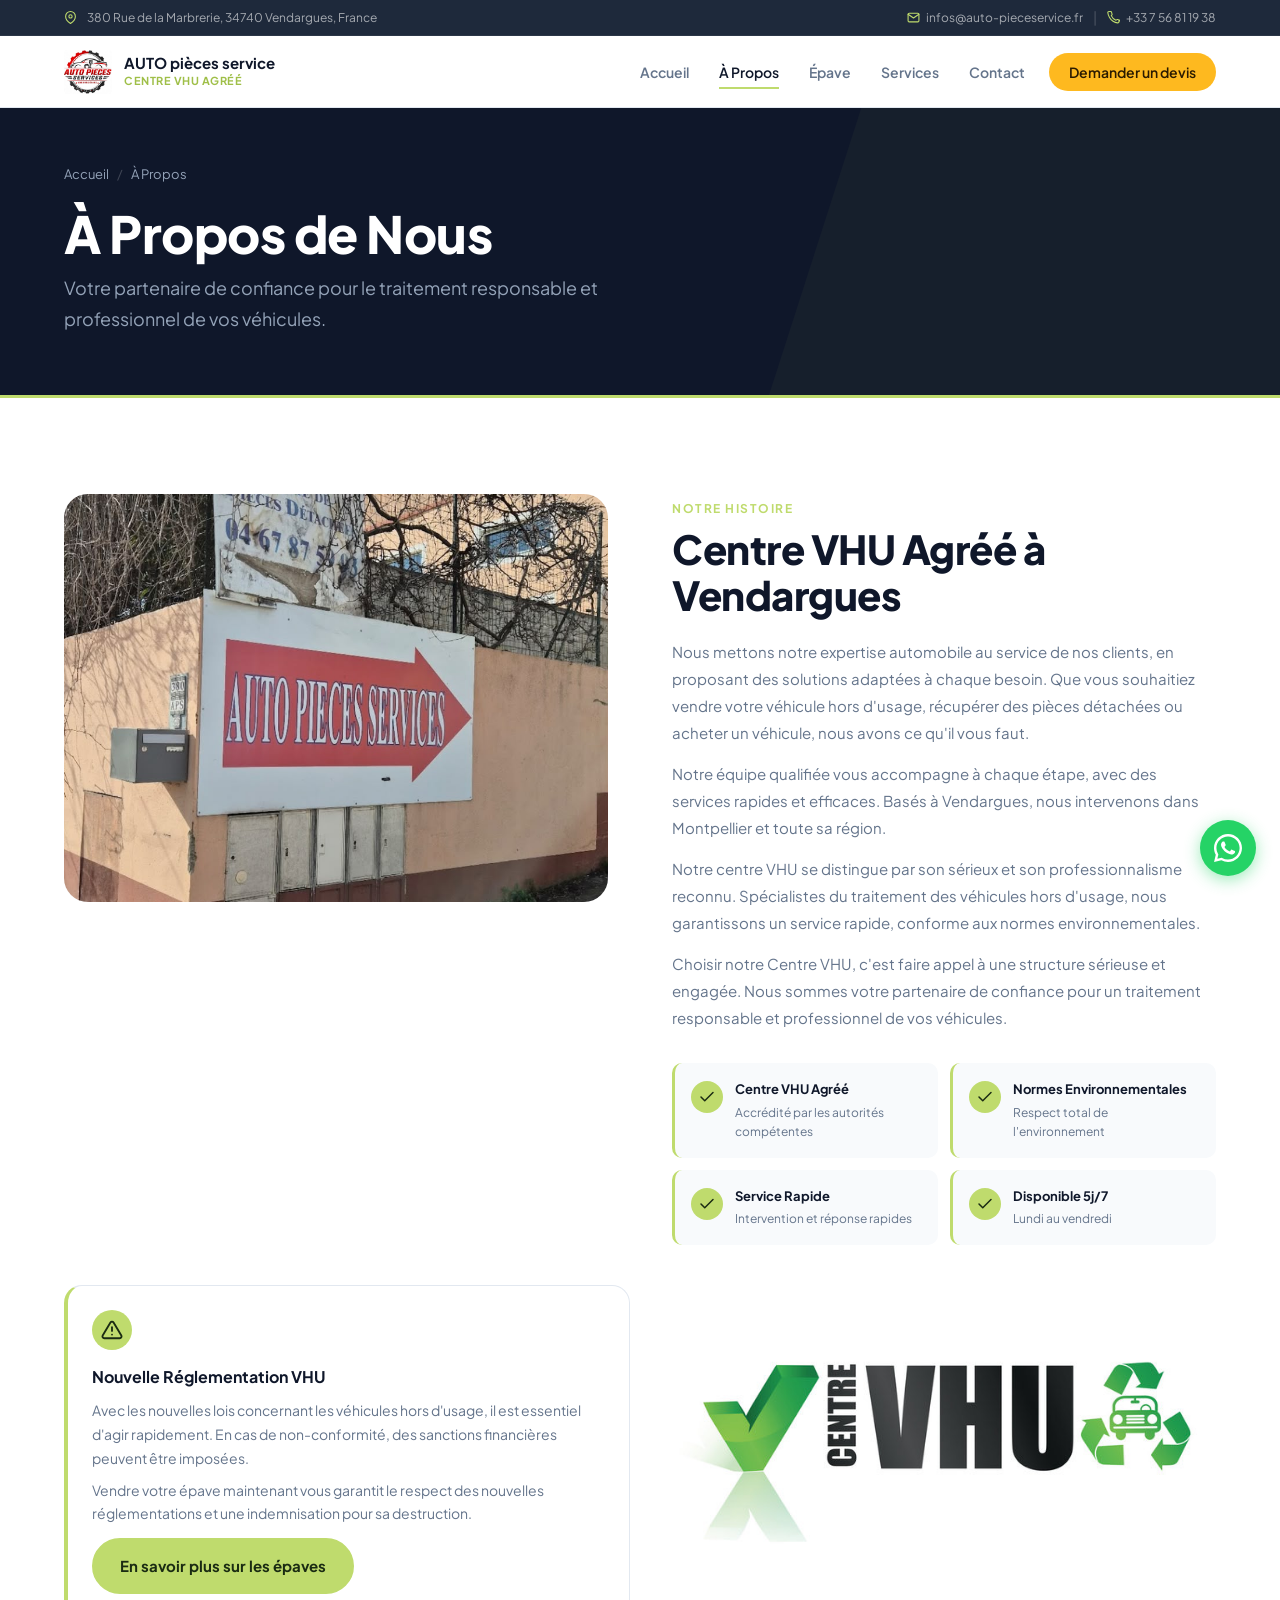
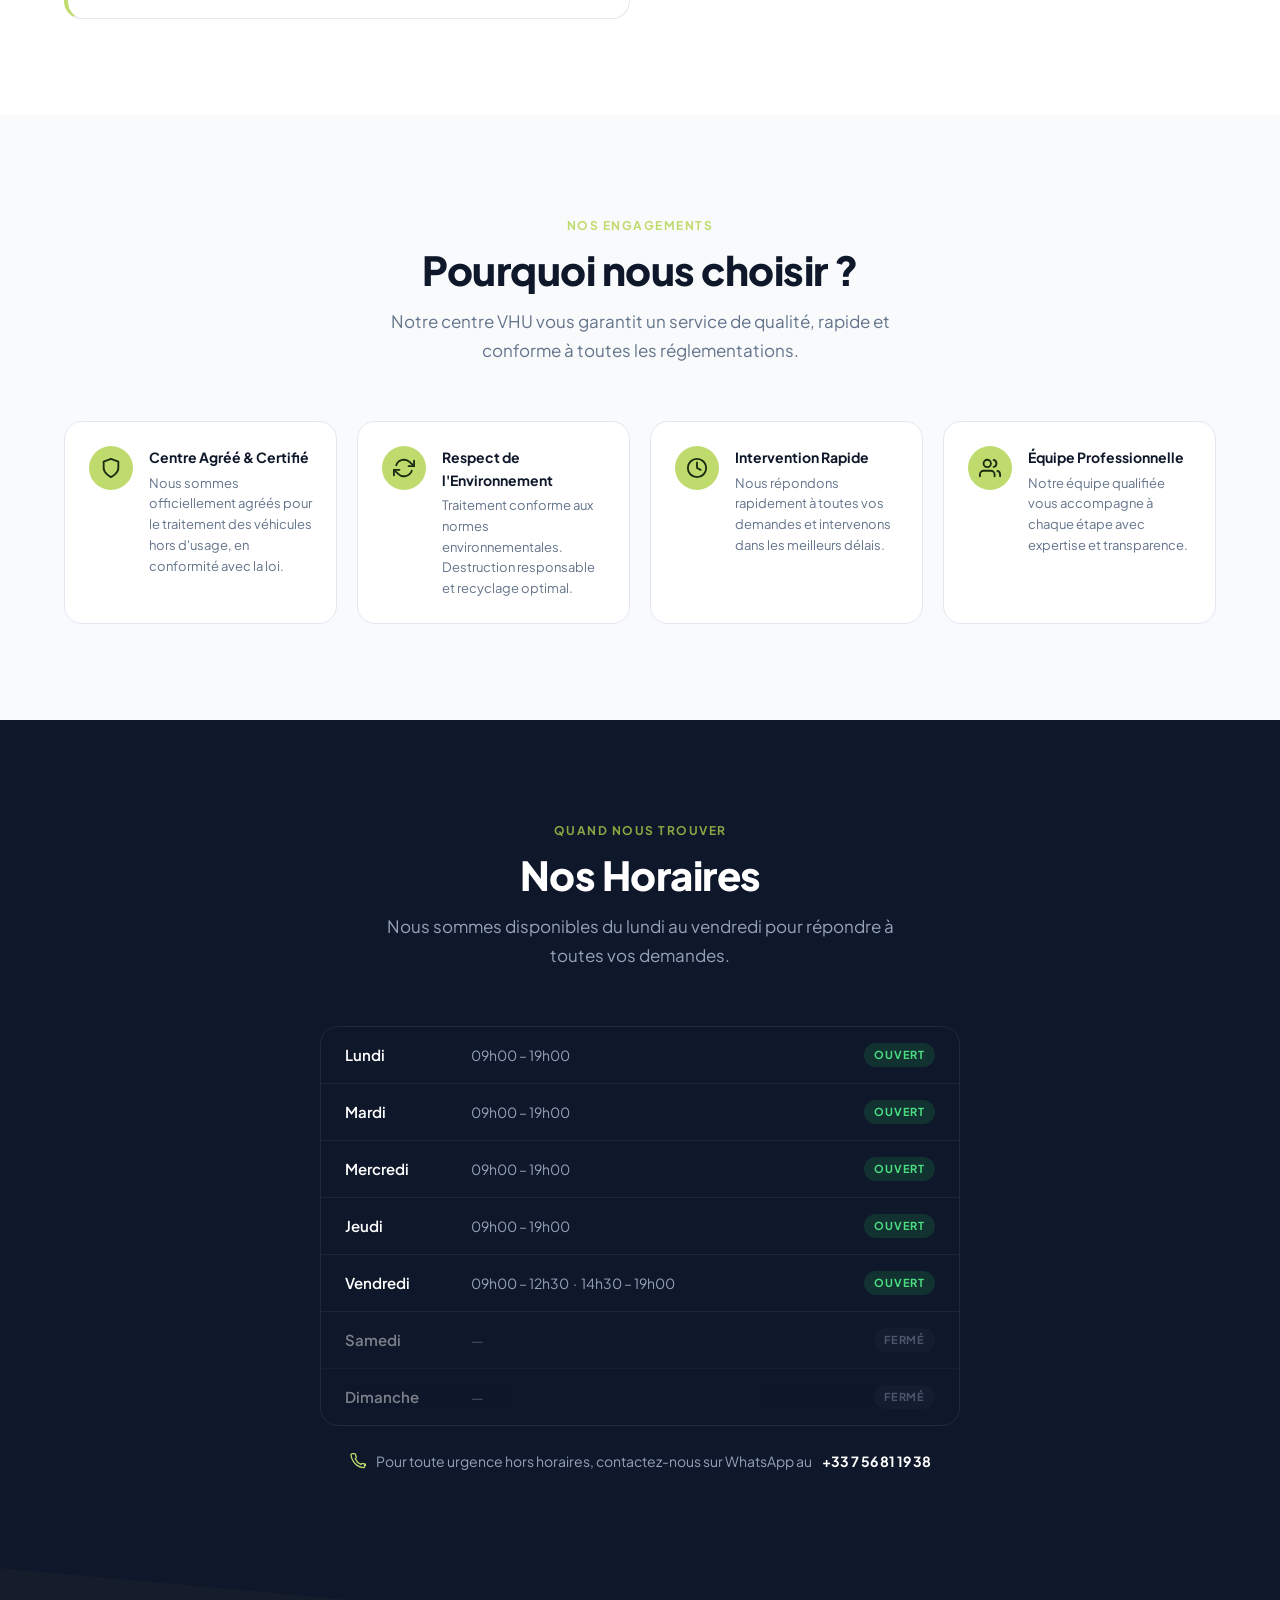
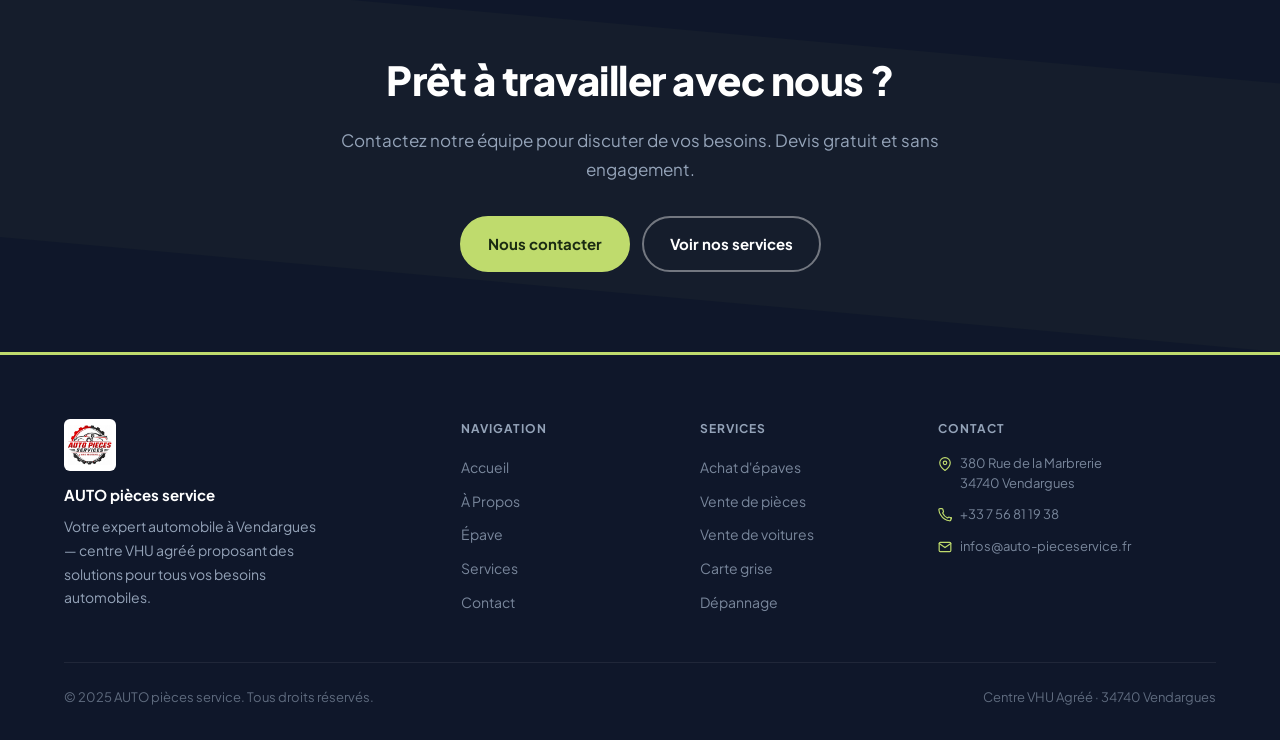
==== commit 6f98b760: "feat: nouveau logo, accent jaune #FEB91F sur CTA devis, nouvelles photos (apropos, galerie), anti-ca" ====
--- a/apropos.html
+++ b/apropos.html
@@ -2,7 +2,7 @@
 <html lang="fr">
 <head>
   <meta charset="UTF-8">
-  <link rel="icon" href="assets/logo.svg" type="image/png">
+  <link rel="icon" href="assets/logo-new.png" type="image/png">
   <meta name="viewport" content="width=device-width, initial-scale=1.0">
   <meta name="description" content="À Propos — AUTO pièces service. Centre VHU agréé à Vendargues, spécialiste du traitement de véhicules hors d'usage à Vendargues.">
   <title>À Propos — AUTO pièces service</title>
@@ -41,7 +41,7 @@
     <div class="container">
       <div class="header__inner">
         <a href="/" class="header__logo">
-          <img src="assets/logo.svg" alt="AUTO pièces service" class="logo__img">
+          <img src="assets/logo-new.png" alt="AUTO pièces service" class="logo__img">
           <div class="logo__info">
             <span class="logo__name">AUTO pièces service</span>
             <span class="logo__sub">Centre VHU Agréé</span>
@@ -85,7 +85,7 @@
         <div class="apropos__layout">
           <!-- Photo équipe / garage -->
           <div class="about-photo-wrap">
-            <img src="assets/about-photo.jpg" loading="lazy" alt="Notre équipe — AUTO pièces service">
+            <img src="assets/apropos.jpeg" loading="lazy" alt="Notre équipe — AUTO pièces service">
           </div>
           <div class="apropos__text">
             <div class="section-label">Notre histoire</div>
@@ -254,7 +254,7 @@
     <div class="container">
       <div class="footer__grid">
         <div class="footer__col footer__col--brand">
-          <img src="assets/logo.svg" alt="" class="footer__logo-img" onerror="this.style.display='none'">
+          <img src="assets/logo-new.png" alt="" class="footer__logo-img" onerror="this.style.display='none'">
           <div style="color:#fff;font-size:15px;font-weight:700;margin-bottom:8px">AUTO pièces service</div>
           <p>Votre expert automobile à Vendargues — centre VHU agréé proposant des solutions pour tous vos besoins automobiles.</p>
         </div>
--- a/css/style.css
+++ b/css/style.css
@@ -12,6 +12,9 @@
   --primary-dark:  #9FBF48;
   --primary-light: rgba(191, 219, 109, 0.18);
   --on-primary:    #1A2B12;
+  --accent:        #FEB91F;
+  --accent-dark:   #D99A0E;
+  --on-accent:     #2B1B00;
   --dark:          #0F172A;
   --dark-2:        #1E293B;
   --gray:          #64748B;
@@ -136,6 +139,17 @@
 }
 .btn--dark:hover { background: var(--primary); color: var(--on-primary); border-color: var(--primary); }
 
+.btn--accent {
+  background: var(--accent);
+  color: var(--on-accent);
+  border-color: var(--accent);
+}
+.btn--accent:hover {
+  background: var(--accent-dark);
+  border-color: var(--accent-dark);
+  box-shadow: 0 6px 16px rgba(254, 185, 31, 0.4);
+}
+
 .btn--full { width: 100%; justify-content: center; }
 
 /* ----------------------------------------------------------------
@@ -276,15 +290,15 @@
 .nav__link.active::after { transform: scaleX(1); }
 
 .nav__cta {
-  background: var(--primary) !important;
-  color: var(--on-primary) !important;
+  background: var(--accent) !important;
+  color: var(--on-accent) !important;
   margin-left: 8px;
   padding: 10px 20px;
   border-radius: var(--radius-pill);
 }
 .nav__cta::after { display: none; }
-.nav__cta:hover { background: var(--primary-dark) !important; }
-.nav__cta.active { background: var(--primary-dark) !important; }
+.nav__cta:hover { background: var(--accent-dark) !important; }
+.nav__cta.active { background: var(--accent-dark) !important; }
 
 /* Burger */
 .burger {
@@ -329,7 +343,7 @@
 .hero__bg-logo {
   position: absolute;
   inset: 0;
-  background-image: url('../assets/logo.svg');
+  background-image: url('../assets/logo-new.png');
   background-repeat: no-repeat;
   background-position: right 8% center;
   background-size: 38% auto;
@@ -1156,7 +1170,20 @@
   aspect-ratio: 1;
   overflow: hidden;
   border-radius: var(--radius);
-}
+  position: relative;
+}
+.gallery-item__caption {
+  position: absolute;
+  left: 0; right: 0; bottom: 0;
+  padding: 10px 14px;
+  background: rgba(15, 23, 42, 0.78);
+  color: var(--white);
+  font-size: 13px;
+  font-weight: 600;
+  transform: translateY(100%);
+  transition: transform var(--ease);
+}
+.gallery-item:hover .gallery-item__caption { transform: translateY(0); }
 .gallery-item img {
   width: 100%;
   height: 100%;
